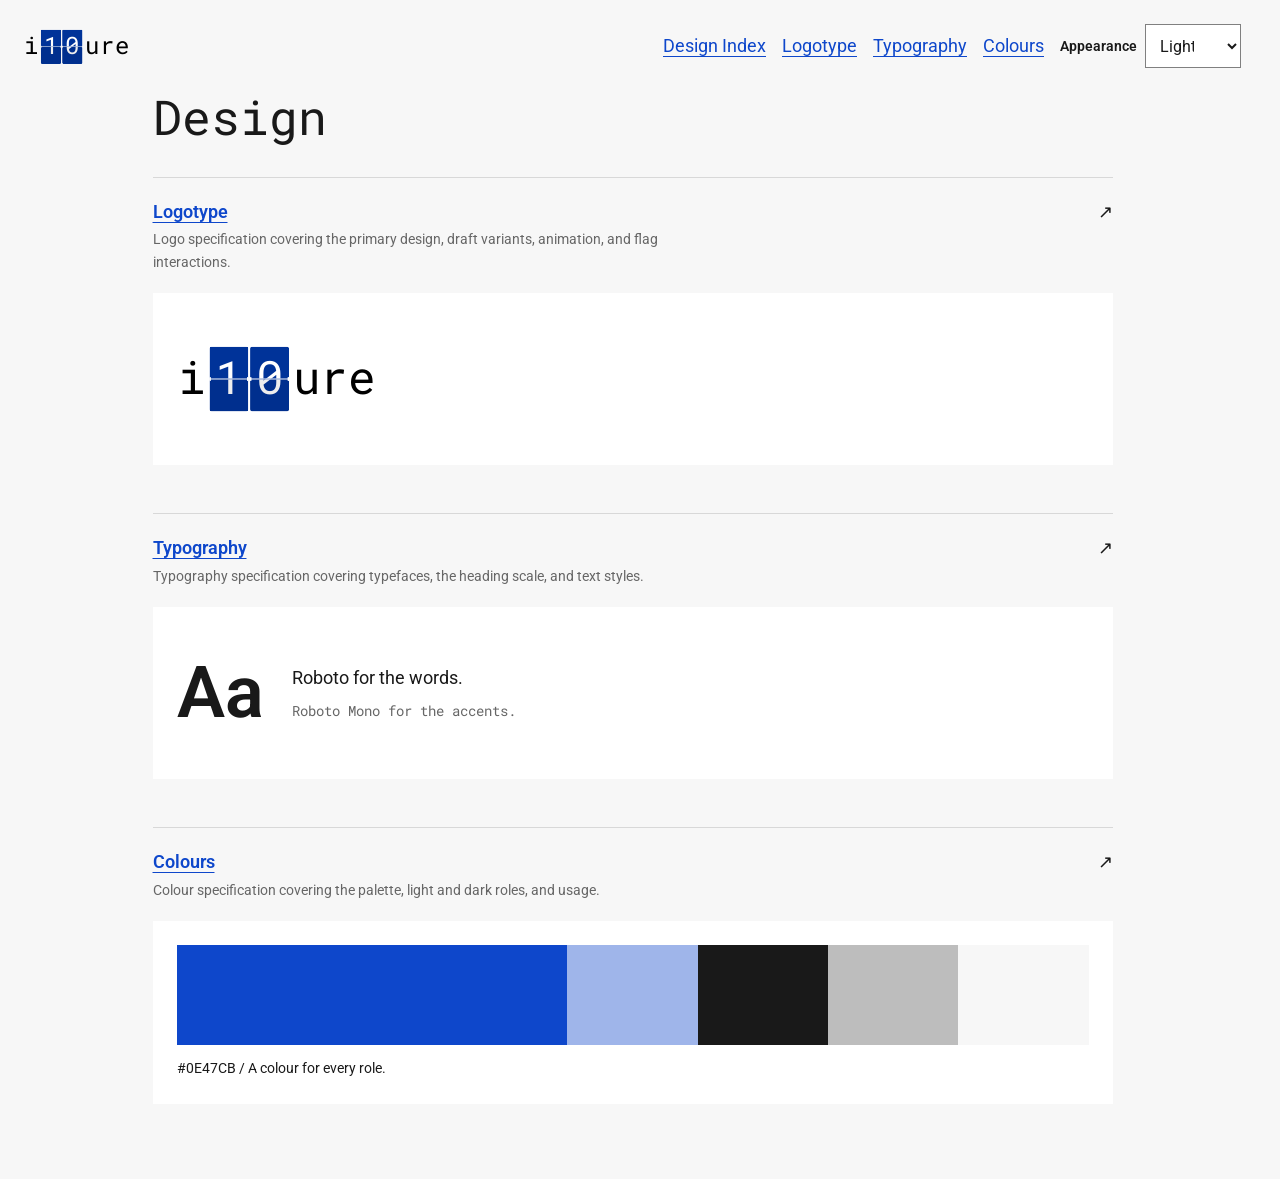
==== index.html @ 948eaaf1 "wip: update layout Signed-off-by: Luke Gareth Ribchester <luke@luke.gr>" ====
<!doctype html>
<html lang="en" data-type-scope="viewport" data-theme="light">
<head>
    <meta charset="utf-8"/>
    <script src="./assets/js/appearance.js"></script>
    <meta name="viewport" content="width=device-width, initial-scale=1"/>
    <meta name="description"
          content="The i12e.eu design index. Explore the logo, typography, and colour specifications."/>
    <title>i12e.eu / design</title>
    <link rel="preconnect" href="https://fonts.googleapis.com"/>
    <link rel="preconnect" href="https://fonts.gstatic.com" crossorigin/>
    <link href="https://fonts.googleapis.com/css2?family=Roboto:ital,wght@0,400;0,600;0,700;1,400;1,700&amp;family=Roboto+Mono:wght@400&amp;display=swap"
          rel="stylesheet"/>
    <link rel="stylesheet" href="./assets/css/colours.css"/>
    <link rel="stylesheet" href="./assets/css/typography.css?v=document-title-1"/>
    <script src="./assets/js/typography.js" defer></script>
    <style>
        :root {
            color: var(--color-text-primary);
            background: var(--color-background);
        }

        * {
            box-sizing: border-box;
        }

        main {
            width: calc(100% - 48px);
            padding-bottom: 48px;
            max-width: 960px;
            margin: 0 auto;
        }

        .variant {
            color: var(--color-text-secondary);
        }

        .designs {
            max-width: none;
            list-style: none;
            margin: 0;
            padding: 0;
        }

        .design-link {
            display: block;
            padding: 20px 0;
            border-top: 1px solid var(--color-border);
            color: inherit;
            text-decoration: none;
        }

        .design-link h2, .design-link:visited h2 {
            color: var(--color-link);
            text-decoration: underline;
            text-underline-offset: 0.2em;
        }

        .details {
            display: flex;
            align-items: baseline;
            justify-content: space-between;
            gap: 16px;
            margin-bottom: 20px;
        }

        .design-link h2 {
            margin: 0;
        }

        .variant {
            margin: 6px 0 0;
            font: var(--type-ui-meta);
        }

        .preview {
            height: 172px;
            overflow: hidden;
            background: var(--color-surface);
        }

        .logo-preview iframe {
            display: block;
            width: 100%;
            min-width: 640px;
            height: 100%;
            border: 0;
            pointer-events: none;
        }

        .design-link:hover h2 {
            color: var(--color-link-hover);
            text-decoration-thickness: 2px;
        }

        .design-link:active h2 {
            color: var(--color-link-active);
        }

        .designs > li + li {
            margin-top: 28px;
        }

        .typography-preview {
            display: flex;
            align-items: center;
            gap: 28px;
            height: auto;
            min-height: 172px;
            padding: 24px;
            overflow: visible;
            overflow-wrap: anywhere;
        }

        .typography-glyph {
            flex-shrink: 0;
            font-family: var(--font-prose);
            font-size: clamp(3rem, 8vw, 4.5rem);
            font-weight: var(--weight-heading);
            line-height: 1;
        }

        .typography-copy {
            min-width: 0;
        }

        .typography-copy p {
            margin: 0;
        }

        .typography-copy .typography-mono {
            margin-top: 8px;
            color: var(--color-text-secondary);
            font: var(--type-ui-meta);
            font-family: var(--font-mono);
        }

        .logo-preview {
            background: var(--color-surface);
        }

        .colour-preview {
            height: auto;
            padding: 24px;
        }

        .colour-strip {
            display: grid;
            grid-template-columns: 3fr repeat(4, 1fr);
            min-height: 100px;
        }

        .colour-strip span:first-child {
            background: var(--brand-primary);
        }

        .colour-strip span:nth-child(2) {
            background: var(--palette-blue-300);
        }

        .colour-strip span:nth-child(3) {
            background: var(--palette-neutral-950);
        }

        .colour-strip span:nth-child(4) {
            background: var(--palette-neutral-300);
        }

        .colour-strip span:nth-child(5) {
            background: var(--palette-neutral-50);
        }

        .colour-caption {
            margin: 12px 0 0;
            overflow-wrap: anywhere;
            font: var(--type-ui-meta);
        }

        @media (max-width: 600px) {
            main {
                width: calc(100% - 36px);
                padding-bottom: 28px;
            }

            .typography-preview {
                gap: 18px;
                padding: 20px;
            }
        }

        @media (max-width: 360px) {
            .typography-preview {
                align-items: flex-start;
                flex-direction: column;
            }
        }
    </style>
</head>
<body>
    <header class="page-header">
        <div class="brand">
            <iframe class="site-logo" data-logo-fit
                    src="./assets/images/logo.svg?variant=6&amp;autoplay=1&amp;v=header-logo-1"
                    title="Animated i12e.eu logotype"
                    width="256" height="35" tabindex="-1" aria-hidden="true"></iframe>
            <span class="brand-name">i12e.eu</span>
        </div>
        <div class="page-tools">
            <nav class="page-nav" aria-label="Design references">
                <a href="./index.html" aria-current="page">Design Index</a>
                <a href="./logotype.html">Logotype</a>
                <a href="./typography.html">Typography</a>
                <a href="./colours.html">Colours</a>
            </nav>
            <div class="theme-control" hidden>
                <label for="page-appearance">Appearance</label>
                <select id="page-appearance" autocomplete="off">
                    <option value="light" selected>Light</option>
                    <option value="dark">Dark</option>
                </select>
            </div>
        </div>
    </header>
    <main aria-labelledby="page-title">
        <h1 class="document-title" id="page-title">Design</h1>
    <ul class="designs" aria-label="Design elements">
        <li>
            <a class="design-link" href="./logotype.html" aria-labelledby="logotype-title logotype-variant">
                <div class="details">
                    <div>
                        <h2 class="type-card-title" id="logotype-title">Logotype</h2>
                        <p class="variant" id="logotype-variant">Logo specification covering the primary design, draft
                            variants, animation, and flag interactions.</p>
                    </div>
                    <span aria-hidden="true">↗</span>
                </div>
                <div class="preview logo-preview">
                    <!-- Reuse the chosen variant with its default looping animation. -->
                    <iframe src="./assets/images/logo.svg?variant=6&amp;preview=1&amp;v=appearance-3"
                            title="Primary i12e.eu logotype — variant 05, EU Flag to Leading Flag"
                            tabindex="-1" aria-hidden="true"></iframe>
                </div>
            </a>
        </li>
        <li>
            <a class="design-link" href="./typography.html" aria-labelledby="typography-title typography-variant">
                <div class="details">
                    <div>
                        <h2 class="type-card-title" id="typography-title">Typography</h2>
                        <p class="variant" id="typography-variant">Typography specification covering typefaces, the
                            heading scale, and text styles.</p>
                    </div>
                    <span aria-hidden="true">↗</span>
                </div>
                <div class="preview typography-preview" aria-hidden="true">
                    <span class="typography-glyph">Aa</span>
                    <div class="typography-copy">
                        <p>Roboto for the words.</p>
                        <p class="typography-mono">Roboto Mono for the accents.</p>
                    </div>
                </div>
            </a>
        </li>
        <li>
            <a class="design-link" href="./colours.html" aria-labelledby="colours-title colours-variant">
                <div class="details">
                    <div><h2 class="type-card-title" id="colours-title">Colours</h2>
                        <p class="variant" id="colours-variant">Colour specification covering the palette, light and
                            dark roles, and usage.</p></div>
                    <span aria-hidden="true">↗</span></div>
                <div class="preview colour-preview" aria-hidden="true">
                    <div class="colour-strip"><span></span><span></span><span></span><span></span><span></span></div>
                    <p class="colour-caption">#0E47CB / A colour for every role.</p></div>
            </a>
        </li>
    </ul>
</main>
<script>
  (() => {
    const appearance = document.getElementById("page-appearance");
    window.i12eAppearance.bind(appearance);
    appearance.closest(".theme-control").hidden = false;
  })();
</script>
    <script src="./assets/js/logo-appearance.js?v=header-logo-1"></script>
</body>
</html>
---- assets/css/colours.css ----
/* i12e colour specification. Fixed palette → light/dark semantic roles.
   EU blue: ECL EU v5.2.1. Other scales: i12e. See colours.html. */
:root {
    /* Blue */
    --palette-blue-50: #F3F6FC;
    --palette-blue-100: #E7EDFA;
    --palette-blue-200: #CFDAF5;
    --palette-blue-300: #9FB5EA;
    --palette-blue-400: #6E91E0;
    --palette-blue-500: #3E6CD5;
    --palette-blue-600: #0E47CB;
    --palette-blue-700: #0D40B7;
    --palette-blue-800: #0B39A2;
    --palette-blue-900: #0A328E;
    --palette-blue-950: #030E2E;
    /* Neutral */
    --palette-neutral-0: #FFFFFF;
    --palette-neutral-50: #F7F7F7;
    --palette-neutral-100: #F0F0F0;
    --palette-neutral-200: #D8D8D8;
    --palette-neutral-300: #BDBDBD;
    --palette-neutral-400: #999999;
    --palette-neutral-500: #808080;
    --palette-neutral-600: #666666;
    --palette-neutral-700: #505050;
    --palette-neutral-800: #3D3D3D;
    --palette-neutral-900: #242424;
    --palette-neutral-950: #191919;
    --palette-neutral-1000: #000000;
    /* Green */
    --palette-green-50: #F4F8F5;
    --palette-green-100: #E9F2EC;
    --palette-green-200: #D2E4D8;
    --palette-green-300: #A5CAB1;
    --palette-green-400: #79AF8B;
    --palette-green-500: #4C9564;
    --palette-green-600: #1F7A3D;
    --palette-green-700: #196231;
    --palette-green-800: #134925;
    --palette-green-900: #0C3118;
    --palette-green-950: #06180C;
    /* Orange */
    --palette-orange-50: #FBF6F2;
    --palette-orange-100: #F8EEE6;
    --palette-orange-200: #F0DDCC;
    --palette-orange-300: #E2BA99;
    --palette-orange-400: #D39866;
    --palette-orange-500: #C57533;
    --palette-orange-600: #B65300;
    --palette-orange-700: #924200;
    --palette-orange-800: #6D3200;
    --palette-orange-900: #492100;
    --palette-orange-950: #241100;
    /* Red */
    --palette-red-50: #FCF4F5;
    --palette-red-100: #FAEAEB;
    --palette-red-200: #F4D4D7;
    --palette-red-300: #E9AAAE;
    --palette-red-400: #DF7F86;
    --palette-red-500: #D4555D;
    --palette-red-600: #C92A35;
    --palette-red-700: #A1222A;
    --palette-red-800: #791920;
    --palette-red-900: #501115;
    --palette-red-950: #28080B;
    --brand-primary: var(--palette-blue-600);
    --emblem-blue: #003399;
    --emblem-yellow: #FFCC00;
}

:root, [data-theme="light"] {
    color-scheme: light;
    --color-background: var(--palette-neutral-50);
    --color-surface: var(--palette-neutral-0);
    --color-text-primary: var(--palette-neutral-950);
    --color-text-secondary: var(--palette-neutral-600);
    --color-link: var(--palette-blue-600);
    --color-link-hover: var(--palette-blue-700);
    --color-link-active: var(--palette-blue-800);
    --color-border: var(--palette-neutral-200);
    --color-border-control: var(--palette-neutral-500);
    --color-button-primary: var(--palette-blue-600);
    --color-button-primary-hover: var(--palette-blue-700);
    --color-button-primary-active: var(--palette-blue-800);
    --color-button-text: var(--palette-neutral-0);
    --color-button-border: var(--palette-blue-600);
    --color-focus: var(--palette-blue-600);
    --color-text-success: var(--palette-green-800);
    --color-background-success: var(--palette-green-100);
    --color-border-success: var(--palette-green-600);
    --color-text-warning: var(--palette-orange-800);
    --color-background-warning: var(--palette-orange-100);
    --color-border-warning: var(--palette-orange-600);
    --color-text-error: var(--palette-red-800);
    --color-background-error: var(--palette-red-100);
    --color-border-error: var(--palette-red-600);
    --color-text-info: var(--palette-blue-800);
    --color-background-info: var(--palette-blue-100);
    --color-border-info: var(--palette-blue-600);
}

[data-theme="dark"] {
    color-scheme: dark;
    --color-background: var(--palette-neutral-950);
    --color-surface: var(--palette-neutral-900);
    --color-text-primary: var(--palette-neutral-50);
    --color-text-secondary: var(--palette-neutral-300);
    --color-link: var(--palette-blue-300);
    --color-link-hover: var(--palette-blue-200);
    --color-link-active: var(--palette-blue-400);
    --color-border: var(--palette-neutral-800);
    --color-border-control: var(--palette-neutral-500);
    --color-button-primary: var(--palette-blue-600);
    --color-button-primary-hover: var(--palette-blue-700);
    --color-button-primary-active: var(--palette-blue-800);
    --color-button-text: var(--palette-neutral-0);
    --color-button-border: var(--palette-blue-400);
    --color-focus: var(--palette-blue-300);
    --color-text-success: var(--palette-green-300);
    --color-background-success: var(--palette-green-950);
    --color-border-success: var(--palette-green-500);
    --color-text-warning: var(--palette-orange-300);
    --color-background-warning: var(--palette-orange-950);
    --color-border-warning: var(--palette-orange-500);
    --color-text-error: var(--palette-red-300);
    --color-background-error: var(--palette-red-950);
    --color-border-error: var(--palette-red-500);
    --color-text-info: var(--palette-blue-300);
    --color-background-info: var(--palette-blue-950);
    --color-border-info: var(--palette-blue-500);
}

/* Shared appearance selector. Theme changes are temporary. */
.theme-control {
    display: flex;
    align-items: center;
    flex-wrap: wrap;
    gap: 8px;
}

.theme-control select {
    width: auto;
    max-width: 100%;
    min-height: 44px;
    padding: 8px 30px 8px 10px;
    border: 1px solid var(--color-border-control);
    border-radius: 0;
    color: var(--color-text-primary);
    background: var(--color-surface);
}

/* A surface-coloured separator keeps the outline distinct from filled controls. */
:focus-visible {
    outline: 2px solid var(--color-focus);
    outline-offset: 2px;
    box-shadow: 0 0 0 2px var(--color-surface);
}

[hidden] {
    display: none !important;
}
---- assets/css/typography.css ----
/* i12e typography. Sizes are rem equivalents at the browser's default size.
   Numeric endpoints live here; typography.js supplies only width progress.
   logo.svg is independent brand artwork and does not load this stylesheet. */
:root {
    --font-prose: "Roboto", Arial, sans-serif;
    --font-mono: "Roboto Mono", ui-monospace, monospace;
    --type-width-min: 390;
    --type-width-max: 1200;
    --type-h1-min: 2;
    --type-h1-max: 3;
    --type-h2-min: 1.75;
    --type-h2-max: 2.25;
    --type-h3-min: 1.5;
    --type-h3-max: 1.75;
    --type-h4-min: 1.25;
    --type-h4-max: 1.5;
    --type-h5-min: 1.125;
    --type-h5-max: 1.25;
    --type-h6-min: 1;
    --type-h6-max: 1.125;
    --type-body-min: 1;
    --type-body-max: 1.125;
    --type-small-size: 0.875;
    --weight-regular: 400;
    --weight-heading: 600;
    --weight-strong: 700;
    --type-ui-title: var(--weight-heading) 1.125rem/1.2 var(--font-prose);
    --type-ui-panel: var(--weight-heading) 1rem/1.2 var(--font-prose);
    --type-ui-control: var(--weight-regular) 1rem/1.6 var(--font-prose);
    --type-ui-label: var(--weight-heading) 0.875rem/1.6 var(--font-prose);
    --type-ui-meta: var(--weight-regular) 0.875rem/1.6 var(--font-prose);
    --type-brand: var(--weight-regular) 1rem/1.6 var(--font-mono);
    font-family: var(--font-prose);
    /* Fluid text belongs on body, never on html: rem keeps its browser basis. */
    font-size: 100%;
}

/* Resolve derived tokens on EVERY independent scope. Inheriting a parent's
   already-computed custom property would freeze a nested specimen's scale. */
:root, [data-type-scope] {
    --type-progress: 0;
    --type-scale: 1;
    --body-leading: 1.6;
    --heading-leading: 1.2;
    --paragraph-space: 1em;
    --measure: 65ch;
    --type-h1: calc((var(--type-h1-min) + (var(--type-h1-max) - var(--type-h1-min)) * var(--type-progress)) * var(--type-scale) * 1rem);
    --type-h2: calc((var(--type-h2-min) + (var(--type-h2-max) - var(--type-h2-min)) * var(--type-progress)) * var(--type-scale) * 1rem);
    --type-h3: calc((var(--type-h3-min) + (var(--type-h3-max) - var(--type-h3-min)) * var(--type-progress)) * var(--type-scale) * 1rem);
    --type-h4: calc((var(--type-h4-min) + (var(--type-h4-max) - var(--type-h4-min)) * var(--type-progress)) * var(--type-scale) * 1rem);
    --type-h5: calc((var(--type-h5-min) + (var(--type-h5-max) - var(--type-h5-min)) * var(--type-progress)) * var(--type-scale) * 1rem);
    --type-h6: calc((var(--type-h6-min) + (var(--type-h6-max) - var(--type-h6-min)) * var(--type-progress)) * var(--type-scale) * 1rem);
    --type-body: calc((var(--type-body-min) + (var(--type-body-max) - var(--type-body-min)) * var(--type-progress)) * var(--type-scale) * 1rem);
    --type-small: calc(var(--type-small-size) * var(--type-scale) * 1rem);
}

:where(body, [data-type-scope="container"]) {
    font-family: var(--font-prose);
    font-size: var(--type-body);
    font-weight: var(--weight-regular);
    line-height: var(--body-leading);
    overflow-wrap: anywhere;
}

:where(h1, h2, h3, h4, h5, h6) {
    max-width: var(--measure);
    margin: 0 0 0.65em;
    font-family: var(--font-prose);
    font-weight: var(--weight-heading);
    line-height: var(--heading-leading);
}

:where(h1) {
    font-size: var(--type-h1);
}

:where(h2) {
    font-size: var(--type-h2);
}

:where(h3) {
    font-size: var(--type-h3);
}

:where(h4) {
    font-size: var(--type-h4);
}

:where(h5) {
    font-size: var(--type-h5);
}

:where(h6) {
    font-size: var(--type-h6);
}

:where(p) {
    max-width: var(--measure);
    margin: 0 0 var(--paragraph-space);
}

:where(strong, b) {
    font-weight: var(--weight-strong);
}

:where(em, i, cite) {
    font-style: italic;
}

:where(small, figcaption, caption) {
    font-size: var(--type-small);
}

:where(ul, ol) {
    max-width: var(--measure);
    margin: 0 0 1em;
    padding-inline-start: 1.5em;
}

:where(li) {
    margin-bottom: 0.4em;
}

:where(li > ul, li > ol) {
    margin: 0.4em 0 0;
}

:where(figure) {
    max-width: var(--measure);
    margin: 1.5em 0;
}

:where(blockquote) {
    margin: 0 0 0.75em;
    padding-inline-start: 1em;
}

:where(dl) {
    max-width: var(--measure);
    margin: 0;
}

:where(dt, th) {
    font-weight: var(--weight-heading);
}

:where(dd) {
    margin: 0.25em 0 1em;
}

:where(code, pre, kbd) {
    font-family: var(--font-mono);
    font-size: max(var(--type-small), 0.9em);
    font-weight: var(--weight-regular);
}

:where(pre) {
    margin: 0 0 1em;
    padding: 1em;
    white-space: pre-wrap;
    overflow-wrap: anywhere;
    tab-size: 2;
}

:where(pre code) {
    font-size: 1em;
}

:where(sup, sub) {
    font-size: 0.75em;
    line-height: 0;
}

:where(hr) {
    height: 0;
    margin: 2em 0;
}

:where(a) {
    text-underline-offset: 0.2em;
}

/* Compact interface roles preserve heading semantics without document sizes. */
.type-card-title {
    font: var(--type-ui-title);
}

.type-panel-title {
    font: var(--type-ui-panel);
}

.type-control-title {
    font: var(--type-ui-panel);
    font-family: var(--font-mono);
    font-weight: var(--weight-regular);
}

.type-label, :where(label, legend) {
    font: var(--type-ui-label);
}

.type-meta {
    font: var(--type-ui-meta);
}

.brand {
    font: var(--type-brand);
}

/* Page titles live in the document flow, independently of artwork and specimens. */
.document-title {
    margin: 0 0 0.65em;
    color: var(--color-text-primary);
    font-family: var(--font-mono);
    font-size: var(--type-h1);
    font-weight: var(--weight-regular);
    line-height: var(--heading-leading);
}

:where(button, input, select, textarea, output) {
    font: var(--type-ui-control);
}

.theme-control {
    font: var(--type-ui-meta);
}

.theme-control select {
    font: var(--type-ui-control);
    cursor: pointer;
}

.mono, .type-technical {
    font-family: var(--font-mono);
    font-weight: var(--weight-regular);
}

.specimen-label {
    font-family: var(--font-mono);
    font-size: var(--type-small);
    font-weight: var(--weight-regular);
}

/* One header frame, independent of each page's content width. */
html {
    scrollbar-gutter: stable;
}

body {
    margin: 0;
    padding: 0;
}

.page-header {
    display: grid;
    grid-template-columns: minmax(0, 1fr) auto;
    align-items: center;
    width: calc(100% - 48px);
    max-width: 1320px;
    gap: 1.25rem;
    margin: 24px auto 1.25rem;
    font-family: var(--font-prose);
    font-size: var(--type-body);
    font-weight: var(--weight-regular);
    line-height: var(--body-leading);
}

.page-header .brand {
    position: relative;
    display: block;
    width: 16rem;
    max-width: 100%;
    min-width: 0;
    margin: 0;
    color: var(--color-text-primary);
    font: var(--type-brand);
}

/* Reserve the full animation canvas so surrounding content stays still. */
.page-header .site-logo {
    display: block;
    width: 100%;
    max-width: 100%;
    min-width: 0;
    height: auto;
    aspect-ratio: var(--logo-aspect-ratio, 22 / 3);
    border: 0;
    background: transparent;
    pointer-events: none;
}

.page-header .brand-name {
    position: absolute;
    width: 1px;
    height: 1px;
    padding: 0;
    margin: -1px;
    overflow: hidden;
    clip-path: inset(50%);
    white-space: nowrap;
    border: 0;
}

/* Preserve the Plan Index link over the logo without nesting an iframe in it. */
.page-header .brand-link {
    position: absolute;
    inset: 0;
}

.page-header .brand-link:focus-visible {
    outline: 2px solid var(--color-link);
    outline-offset: 4px;
}

.page-tools {
    display: grid;
    grid-template-columns: minmax(0, 1fr) auto;
    align-items: center;
    gap: 1rem;
    min-width: 0;
}

.page-nav {
    display: flex;
    align-items: center;
    flex-wrap: wrap;
    gap: 1rem;
    min-width: 0;
}

.page-nav a, .page-nav a:visited {
    color: var(--color-link);
    text-decoration: underline;
    text-underline-offset: 0.2em;
    transition: none;
}

.page-nav a:hover {
    color: var(--color-link-hover);
    text-decoration-thickness: 2px;
}

.page-nav a:active {
    color: var(--color-link-active);
}

.page-header .theme-control label {
    display: block;
    margin: 0;
    white-space: nowrap;
}

.page-header .theme-control select {
    display: block;
    width: 6rem;
    min-width: 6rem;
}

@media (max-width: 60em) {
    .page-header {
        grid-template-columns: minmax(0, 1fr);
        width: calc(100% - 36px);
        margin-top: 18px;
        gap: 1rem;
    }
}

@media (max-width: 40em) {
    .page-tools {
        grid-template-columns: minmax(0, 1fr);
    }

    .page-nav {
        display: grid;
        grid-template-columns: repeat(2, minmax(0, 1fr));
        gap: 0.5rem 1rem;
    }
}
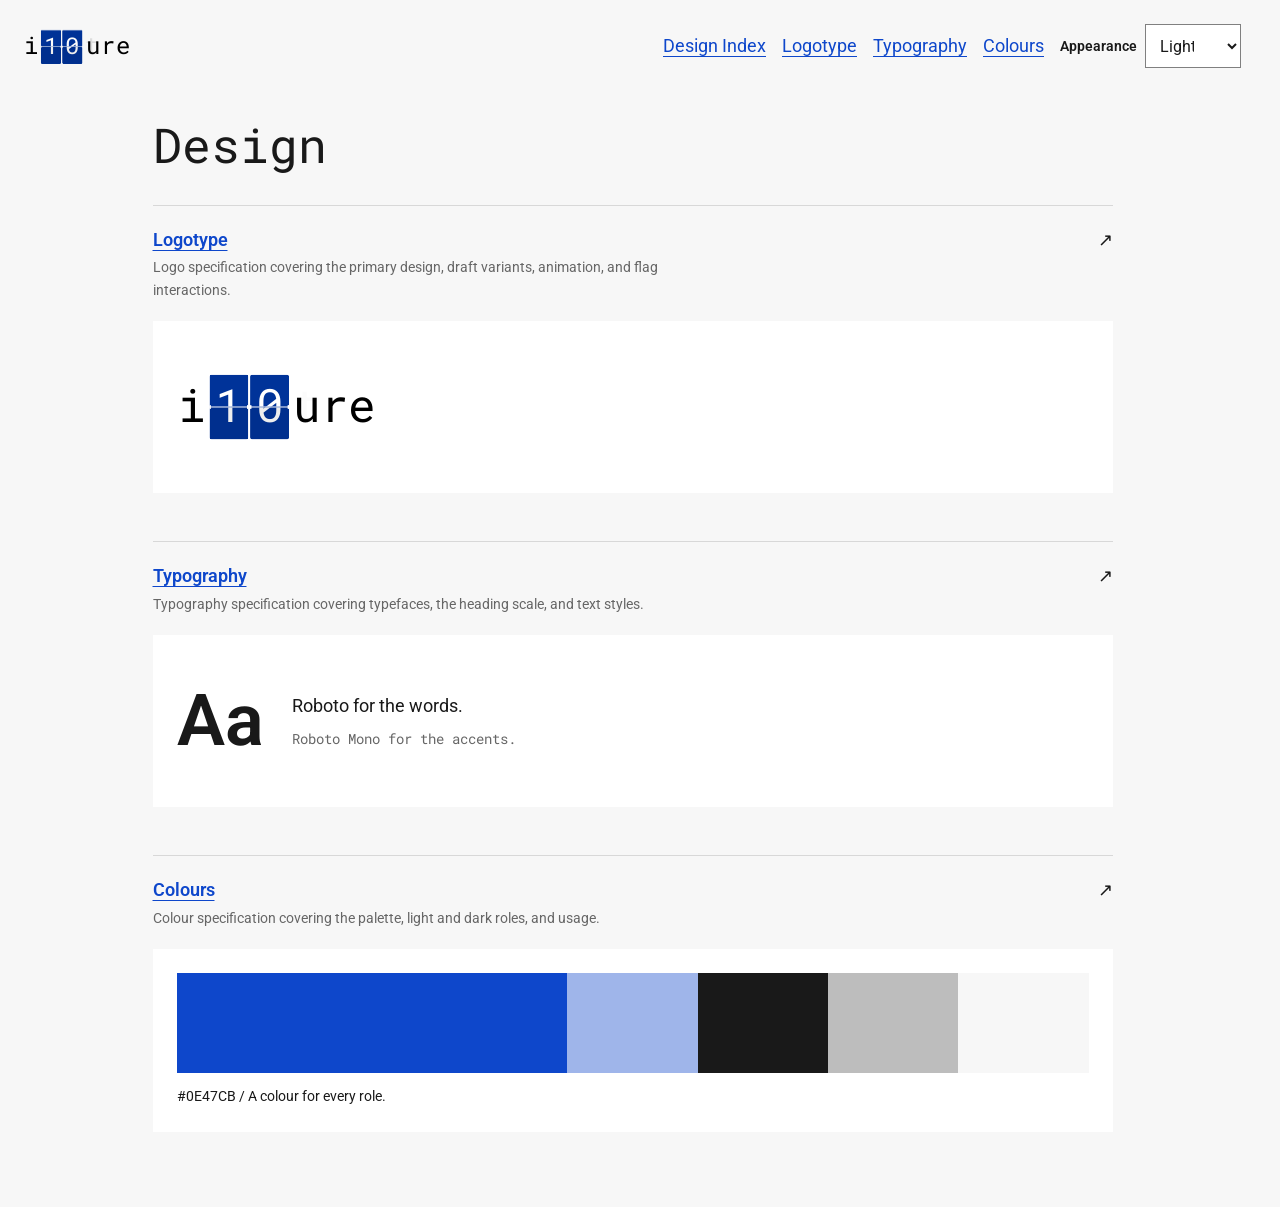
==== commit fc9e7c1a: "wip: update layout Signed-off-by: Luke Gareth Ribchester <luke@luke.gr>" ====
--- a/index.html
+++ b/index.html
@@ -12,7 +12,7 @@
     <link href="https://fonts.googleapis.com/css2?family=Roboto:ital,wght@0,400;0,600;0,700;1,400;1,700&amp;family=Roboto+Mono:wght@400&amp;display=swap"
           rel="stylesheet"/>
     <link rel="stylesheet" href="./assets/css/colours.css"/>
-    <link rel="stylesheet" href="./assets/css/typography.css?v=document-title-1"/>
+    <link rel="stylesheet" href="./assets/css/typography.css?v=header-spacing-1"/>
     <script src="./assets/js/typography.js" defer></script>
     <style>
         :root {
--- a/assets/css/typography.css
+++ b/assets/css/typography.css
@@ -30,6 +30,8 @@
     --type-ui-label: var(--weight-heading) 0.875rem/1.6 var(--font-prose);
     --type-ui-meta: var(--weight-regular) 0.875rem/1.6 var(--font-prose);
     --type-brand: var(--weight-regular) 1rem/1.6 var(--font-mono);
+    /* Major page regions use one viewport H1 unit, independent of specimens. */
+    --header-content-gap: var(--type-h1);
     font-family: var(--font-prose);
     /* Fluid text belongs on body, never on html: rem keeps its browser basis. */
     font-size: 100%;
@@ -258,7 +260,7 @@
     width: calc(100% - 48px);
     max-width: 1320px;
     gap: 1.25rem;
-    margin: 24px auto 1.25rem;
+    margin: 24px auto var(--header-content-gap);
     font-family: var(--font-prose);
     font-size: var(--type-body);
     font-weight: var(--weight-regular);
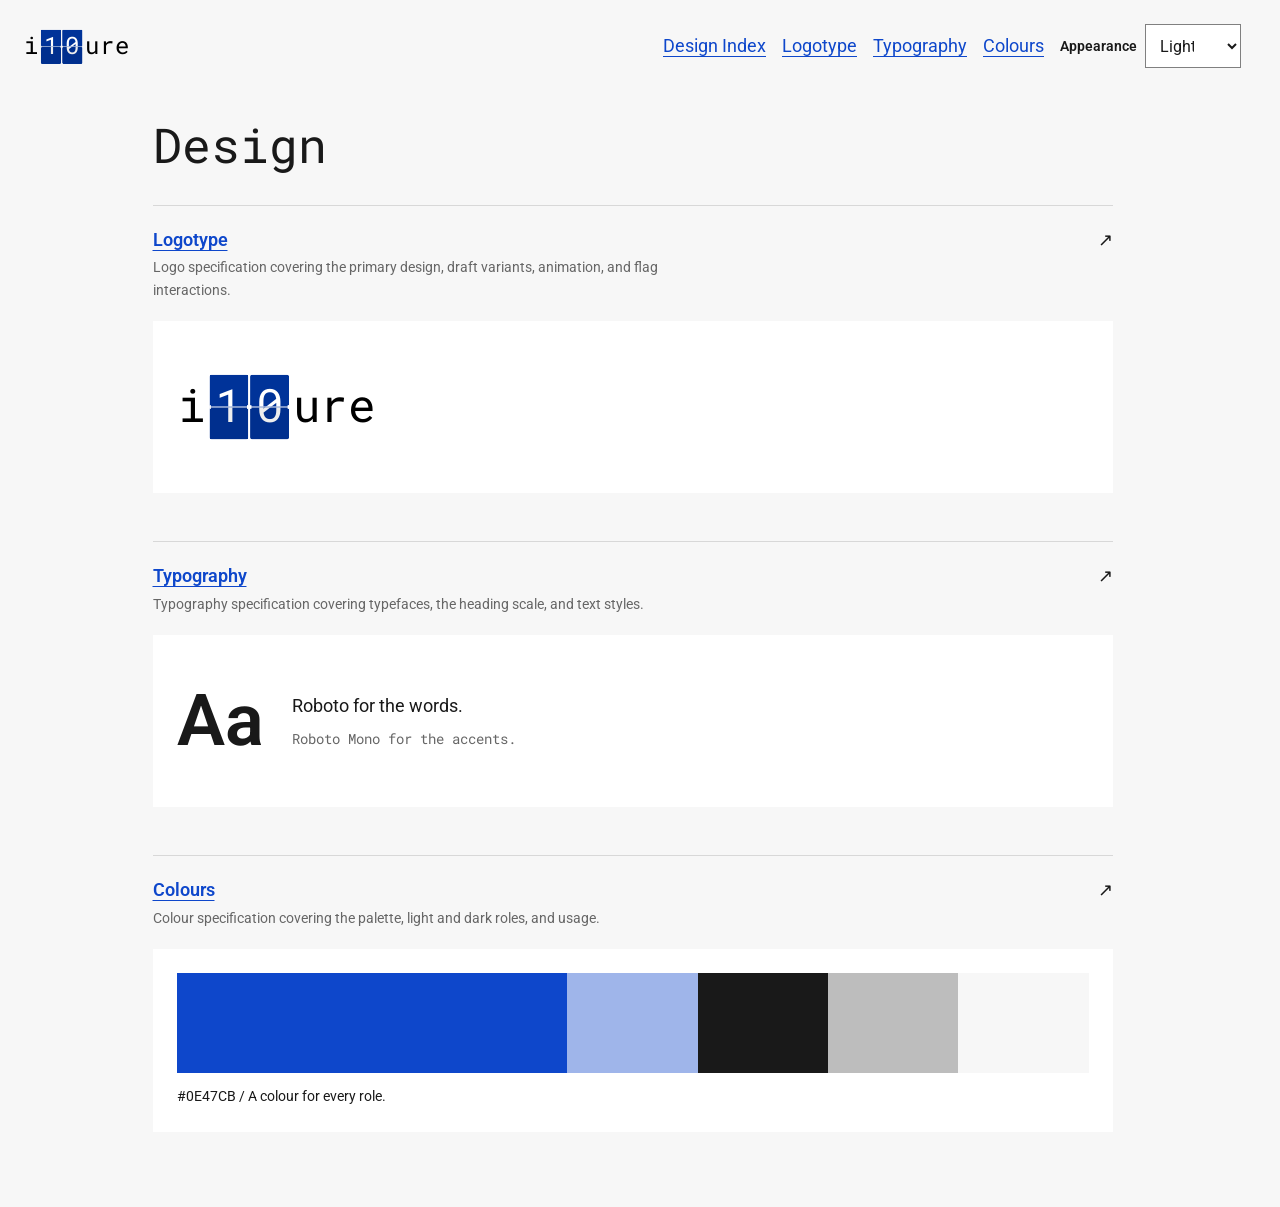
==== commit d8d0893e: "wip: update layout Signed-off-by: Luke Gareth Ribchester <luke@luke.gr>" ====
--- a/index.html
+++ b/index.html
@@ -2,6 +2,7 @@
 <html lang="en" data-type-scope="viewport" data-theme="light">
 <head>
     <meta charset="utf-8"/>
+    <meta name="color-scheme" content="light dark"/>
     <script src="./assets/js/appearance.js"></script>
     <meta name="viewport" content="width=device-width, initial-scale=1"/>
     <meta name="description"
@@ -12,7 +13,7 @@
     <link href="https://fonts.googleapis.com/css2?family=Roboto:ital,wght@0,400;0,600;0,700;1,400;1,700&amp;family=Roboto+Mono:wght@400&amp;display=swap"
           rel="stylesheet"/>
     <link rel="stylesheet" href="./assets/css/colours.css"/>
-    <link rel="stylesheet" href="./assets/css/typography.css?v=header-spacing-1"/>
+    <link rel="stylesheet" href="./assets/css/typography.css?v=logo-canvas-1"/>
     <script src="./assets/js/typography.js" defer></script>
     <style>
         :root {
@@ -200,7 +201,7 @@
     <header class="page-header">
         <div class="brand">
             <iframe class="site-logo" data-logo-fit
-                    src="./assets/images/logo.svg?variant=6&amp;autoplay=1&amp;v=header-logo-1"
+                    src="./assets/images/logo.svg?variant=6&amp;autoplay=1&amp;v=logo-canvas-1"
                     title="Animated i12e.eu logotype"
                     width="256" height="35" tabindex="-1" aria-hidden="true"></iframe>
             <span class="brand-name">i12e.eu</span>
@@ -236,7 +237,7 @@
                 </div>
                 <div class="preview logo-preview">
                     <!-- Reuse the chosen variant with its default looping animation. -->
-                    <iframe src="./assets/images/logo.svg?variant=6&amp;preview=1&amp;v=appearance-3"
+                    <iframe src="./assets/images/logo.svg?variant=6&amp;preview=1&amp;v=logo-canvas-1"
                             title="Primary i12e.eu logotype — variant 05, EU Flag to Leading Flag"
                             tabindex="-1" aria-hidden="true"></iframe>
                 </div>
--- a/assets/css/typography.css
+++ b/assets/css/typography.css
@@ -278,6 +278,14 @@
     font: var(--type-brand);
 }
 
+/* Keep embedded logo canvases transparent in the page's selected appearance. */
+.page-header .site-logo,
+.logo-preview iframe,
+.variant-group iframe {
+    background: transparent;
+    color-scheme: inherit;
+}
+
 /* Reserve the full animation canvas so surrounding content stays still. */
 .page-header .site-logo {
     display: block;
@@ -287,7 +295,6 @@
     height: auto;
     aspect-ratio: var(--logo-aspect-ratio, 22 / 3);
     border: 0;
-    background: transparent;
     pointer-events: none;
 }
 
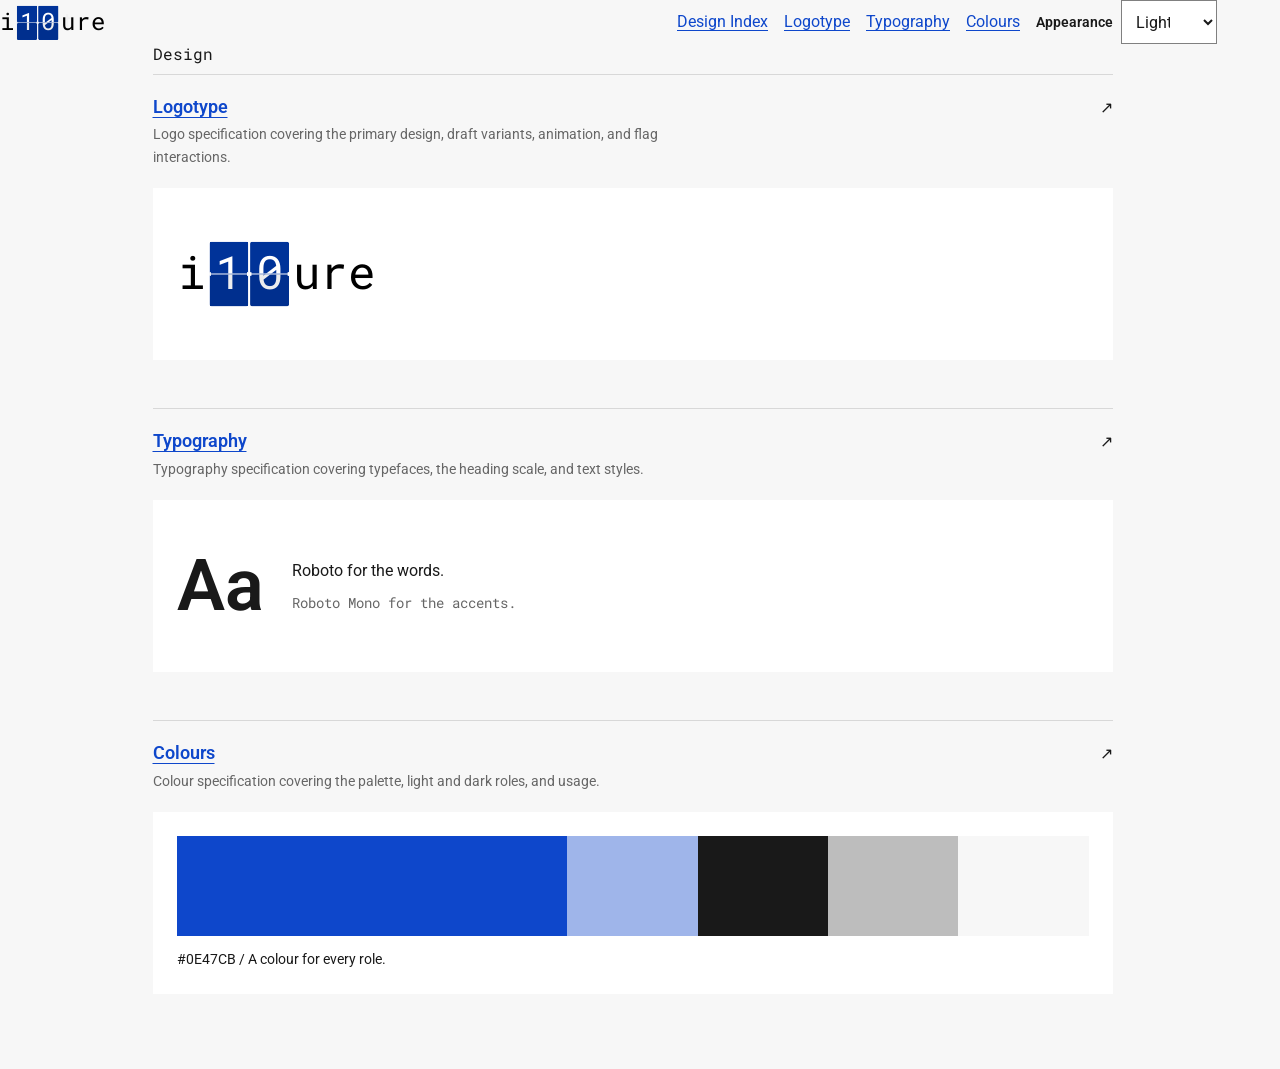
==== commit 2915d2a6: "wip: update layout Signed-off-by: Luke Gareth Ribchester <luke@luke.gr>" ====
--- a/index.html
+++ b/index.html
@@ -4,6 +4,7 @@
     <meta charset="utf-8"/>
     <meta name="color-scheme" content="light dark"/>
     <script src="./assets/js/appearance.js"></script>
+    <script src="./assets/js/logo-appearance.js?v=logo-canvas-2"></script>
     <meta name="viewport" content="width=device-width, initial-scale=1"/>
     <meta name="description"
           content="The i12e.eu design index. Explore the logo, typography, and colour specifications."/>
@@ -13,8 +14,7 @@
     <link href="https://fonts.googleapis.com/css2?family=Roboto:ital,wght@0,400;0,600;0,700;1,400;1,700&amp;family=Roboto+Mono:wght@400&amp;display=swap"
           rel="stylesheet"/>
     <link rel="stylesheet" href="./assets/css/colours.css"/>
-    <link rel="stylesheet" href="./assets/css/typography.css?v=logo-canvas-1"/>
-    <script src="./assets/js/typography.js" defer></script>
+    <link rel="stylesheet" href="./assets/css/typography.css?v=css-type-1-logo-canvas-2"/>
     <style>
         :root {
             color: var(--color-text-primary);
@@ -201,7 +201,7 @@
     <header class="page-header">
         <div class="brand">
             <iframe class="site-logo" data-logo-fit
-                    src="./assets/images/logo.svg?variant=6&amp;autoplay=1&amp;v=logo-canvas-1"
+                    src="./assets/images/logo.svg?variant=6&amp;autoplay=1&amp;v=logo-canvas-2"
                     title="Animated i12e.eu logotype"
                     width="256" height="35" tabindex="-1" aria-hidden="true"></iframe>
             <span class="brand-name">i12e.eu</span>
@@ -237,7 +237,7 @@
                 </div>
                 <div class="preview logo-preview">
                     <!-- Reuse the chosen variant with its default looping animation. -->
-                    <iframe src="./assets/images/logo.svg?variant=6&amp;preview=1&amp;v=logo-canvas-1"
+                    <iframe src="./assets/images/logo.svg?variant=6&amp;preview=1&amp;v=logo-canvas-2"
                             title="Primary i12e.eu logotype — variant 05, EU Flag to Leading Flag"
                             tabindex="-1" aria-hidden="true"></iframe>
                 </div>
@@ -283,6 +283,5 @@
     appearance.closest(".theme-control").hidden = false;
   })();
 </script>
-    <script src="./assets/js/logo-appearance.js?v=header-logo-1"></script>
 </body>
 </html>
--- a/assets/css/typography.css
+++ b/assets/css/typography.css
@@ -1,5 +1,5 @@
 /* i12e typography. Sizes are rem equivalents at the browser's default size.
-   Numeric endpoints live here; typography.js supplies only width progress.
+   CSS resolves page sizes before first paint; JS measures specimen containers only.
    logo.svg is independent brand artwork and does not load this stylesheet. */
 :root {
     --font-prose: "Roboto", Arial, sans-serif;
@@ -56,6 +56,37 @@
     --type-small: calc(var(--type-small-size) * var(--type-scale) * 1rem);
 }
 
+/* Stable, rem-relative page sizes for older engines without CSS trigonometry. */
+@media (min-width: 768px) {
+    :root {
+        --type-progress: calc((768 - var(--type-width-min)) / (var(--type-width-max) - var(--type-width-min)));
+    }
+}
+
+@media (min-width: 960px) {
+    :root {
+        --type-progress: calc((960 - var(--type-width-min)) / (var(--type-width-max) - var(--type-width-min)));
+    }
+}
+
+@media (min-width: 1200px) {
+    :root {
+        --type-progress: 1;
+    }
+}
+
+/* tan(atan2(y, x)) yields y/x without newer CSS length-division syntax.
+   Keeping progress unitless preserves both the pixel width bounds and rem scaling.
+   This runs in CSS on initial load and resize; page sizing never waits for JS. */
+@supports (font-size: calc(1rem * tan(atan2(1px, 1px)))) {
+    :root {
+        --type-progress: clamp(0, tan(atan2(
+                calc(100vw - var(--type-width-min) * 1px),
+                calc((var(--type-width-max) - var(--type-width-min)) * 1px)
+        )), 1);
+    }
+}
+
 :where(body, [data-type-scope="container"]) {
     font-family: var(--font-prose);
     font-size: var(--type-body);
@@ -286,6 +317,13 @@
     color-scheme: inherit;
 }
 
+/* The helper enables this before any iframe is parsed. Reserve its layout while
+   its document and fonts load, then reveal the SVG after its theme confirmation. */
+[data-logo-loading] iframe[src*="assets/images/logo.svg"]:not([data-logo-ready]),
+[data-logo-loading] iframe[src*="assets/images/logotype.svg"]:not([data-logo-ready]) {
+    visibility: hidden;
+}
+
 /* Reserve the full animation canvas so surrounding content stays still. */
 .page-header .site-logo {
     display: block;
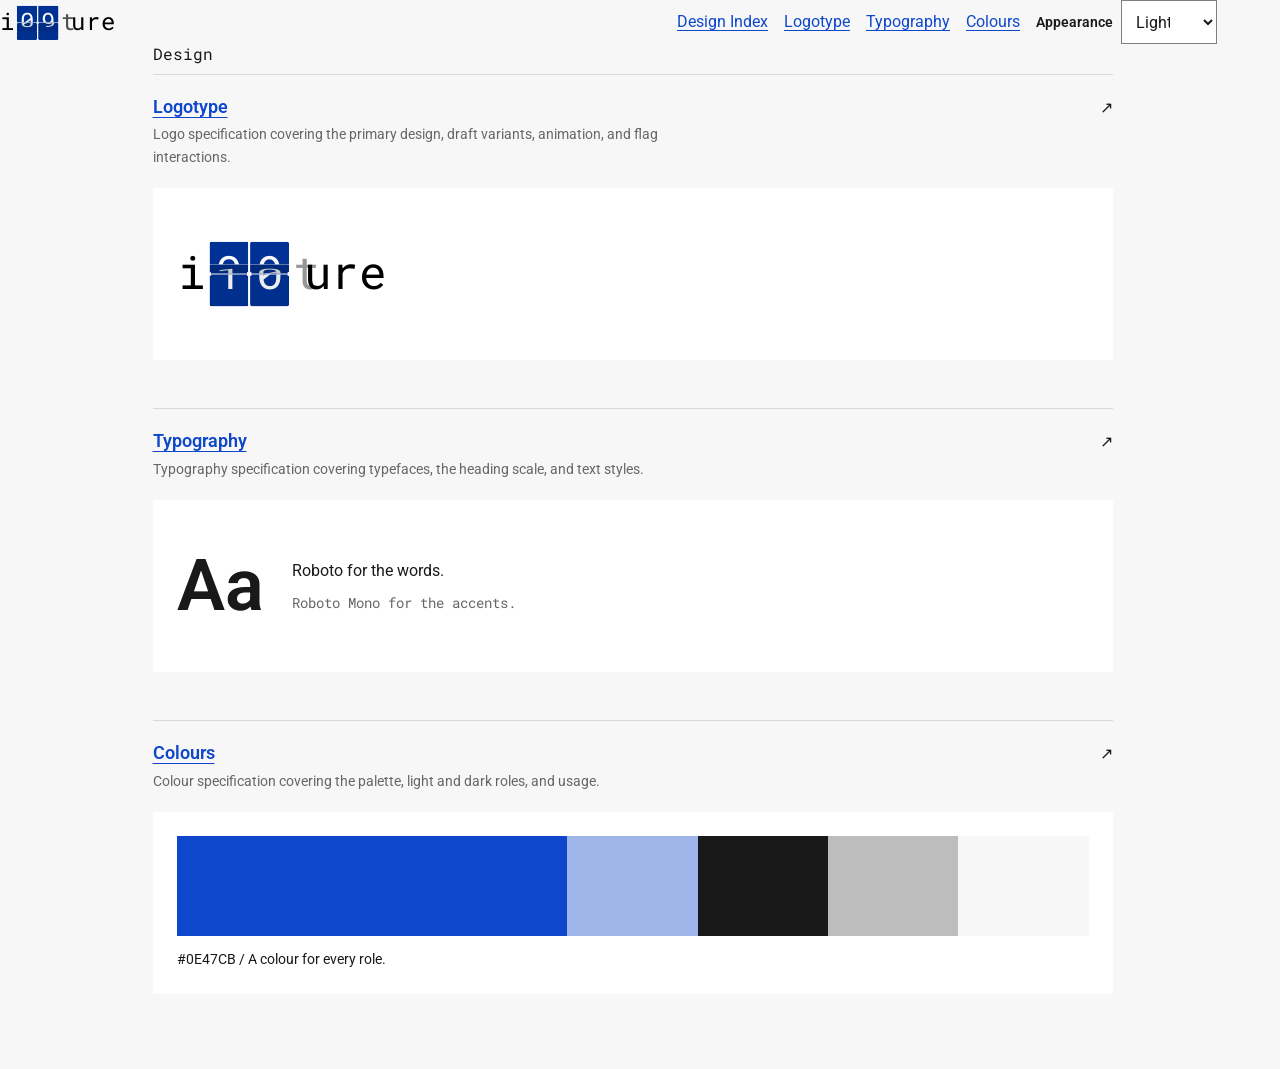
==== commit 0206762e: "wip: update layout Signed-off-by: Luke Gareth Ribchester <luke@luke.gr>" ====
--- a/index.html
+++ b/index.html
@@ -3,7 +3,7 @@
 <head>
     <meta charset="utf-8"/>
     <meta name="color-scheme" content="light dark"/>
-    <script src="./assets/js/appearance.js"></script>
+    <script src="./assets/js/appearance.js?v=plan-appearance-1"></script>
     <script src="./assets/js/logo-appearance.js?v=logo-canvas-2"></script>
     <meta name="viewport" content="width=device-width, initial-scale=1"/>
     <meta name="description"
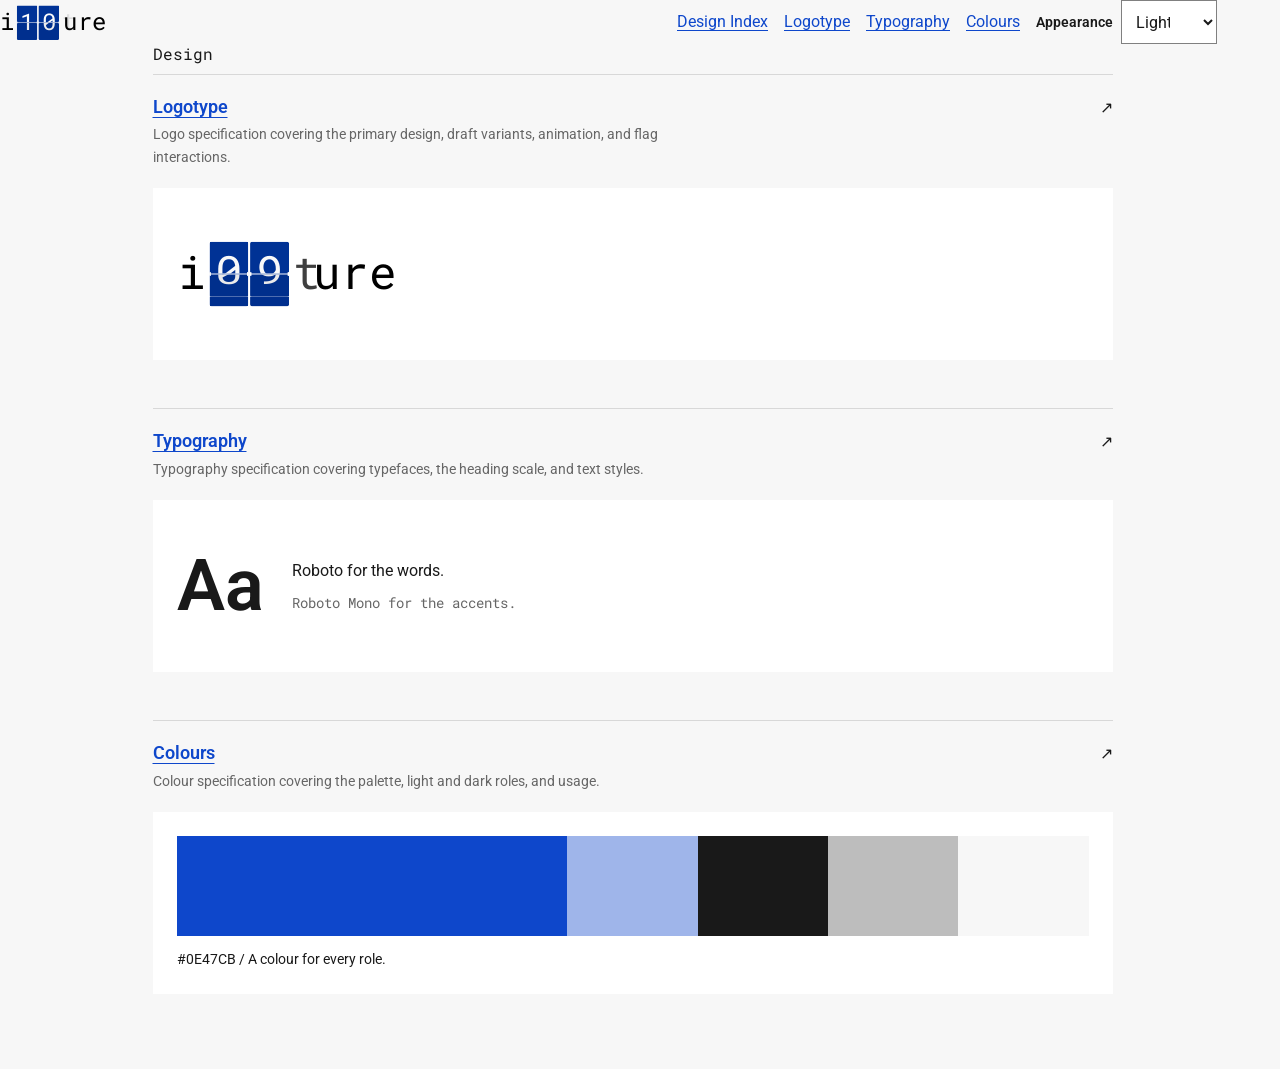
==== commit 7a3b50a5: "wip: update layout Signed-off-by: Luke Gareth Ribchester <luke@luke.gr>" ====
--- a/index.html
+++ b/index.html
@@ -4,7 +4,7 @@
     <meta charset="utf-8"/>
     <meta name="color-scheme" content="light dark"/>
     <script src="./assets/js/appearance.js?v=plan-appearance-1"></script>
-    <script src="./assets/js/logo-appearance.js?v=logo-canvas-2"></script>
+    <script src="./assets/js/logo-appearance.js?v=logo-once-1"></script>
     <meta name="viewport" content="width=device-width, initial-scale=1"/>
     <meta name="description"
           content="The i12e.eu design index. Explore the logo, typography, and colour specifications."/>
@@ -200,8 +200,8 @@
 <body>
     <header class="page-header">
         <div class="brand">
-            <iframe class="site-logo" data-logo-fit
-                    src="./assets/images/logo.svg?variant=6&amp;autoplay=1&amp;v=logo-canvas-2"
+            <iframe data-logo-play-once class="site-logo" data-logo-fit
+                    src="./assets/images/logo.svg?variant=6&amp;autoplay=0&amp;v=logo-canvas-2"
                     title="Animated i12e.eu logotype"
                     width="256" height="35" tabindex="-1" aria-hidden="true"></iframe>
             <span class="brand-name">i12e.eu</span>
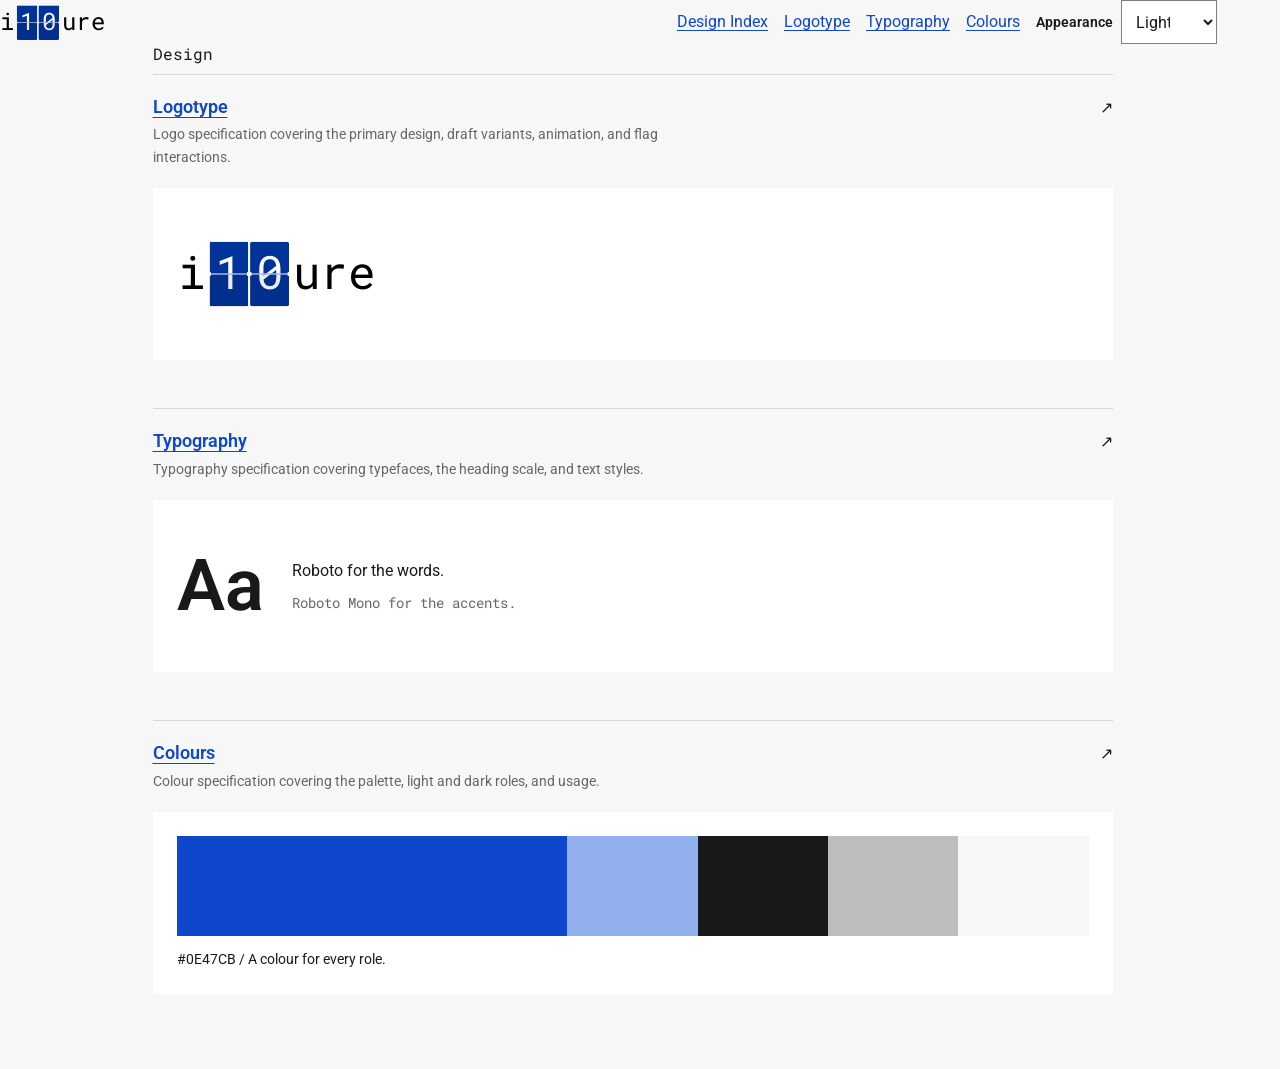
==== commit bd31b884: "wip: update colours Signed-off-by: Luke Gareth Ribchester <luke@luke.gr>" ====
--- a/index.html
+++ b/index.html
@@ -13,7 +13,7 @@
     <link rel="preconnect" href="https://fonts.gstatic.com" crossorigin/>
     <link href="https://fonts.googleapis.com/css2?family=Roboto:ital,wght@0,400;0,600;0,700;1,400;1,700&amp;family=Roboto+Mono:wght@400&amp;display=swap"
           rel="stylesheet"/>
-    <link rel="stylesheet" href="./assets/css/colours.css"/>
+    <link rel="stylesheet" href="./assets/css/colours.css?v=palette-20260911"/>
     <link rel="stylesheet" href="./assets/css/typography.css?v=css-type-1-logo-canvas-2"/>
     <style>
         :root {
--- a/assets/css/colours.css
+++ b/assets/css/colours.css
@@ -1,18 +1,31 @@
-/* i12e colour specification. Fixed palette → light/dark semantic roles.
-   EU blue: ECL EU v5.2.1. Other scales: i12e. See colours.html. */
+/* Shared approved spectra; every component and export uses these values.
+   Unrounded EU seed: OKLCH(0.4600934180655314 0.21133300995276857 263.12808373363487).
+   Hue rotations: blue 0, green +240, yellow +180, red +120, info -30 degrees.
+   Keep each exact base HEX in an independent token; numbered stops are not
+   base aliases. All spectra start from the unrounded EU seed above.
+   Eleven stops use L = .98 - .074 * index (0..10). This 98%..24% range is a
+   palette design choice. Numbers 50..950 identify positions, not percentages.
+   First calculate master C = seedC * (1-L)/(1-seedL) at or above the EU
+   seed's lightness, otherwise C = seedC * L/seedL. Then rotate each shade's
+   hue for its family. Do not construct spectra from gamut-reduced bases.
+   At fixed L and hue, keep the calculated C if linear sRGB channels are in
+   [0, 1]. Otherwise binary-search C in [0, calculated C] for 60 iterations,
+   retaining the in-gamut lower bound. Convert to sRGB and round to the
+   nearest 8-bit value only at the end. The same rule applies to all families. */
 :root {
     /* Blue */
-    --palette-blue-50: #F3F6FC;
-    --palette-blue-100: #E7EDFA;
-    --palette-blue-200: #CFDAF5;
-    --palette-blue-300: #9FB5EA;
-    --palette-blue-400: #6E91E0;
-    --palette-blue-500: #3E6CD5;
-    --palette-blue-600: #0E47CB;
-    --palette-blue-700: #0D40B7;
-    --palette-blue-800: #0B39A2;
-    --palette-blue-900: #0A328E;
-    --palette-blue-950: #030E2E;
+    --palette-blue-base: #0E47CB;
+    --palette-blue-50: #F6F9FE;
+    --palette-blue-100: #D3E1F9;
+    --palette-blue-200: #B2C9F4;
+    --palette-blue-300: #91B0ED;
+    --palette-blue-400: #7198E6;
+    --palette-blue-500: #517FDE;
+    --palette-blue-600: #3165D5;
+    --palette-blue-700: #0F48CB;
+    --palette-blue-800: #0937A1;
+    --palette-blue-900: #052779;
+    --palette-blue-950: #021852;
     /* Neutral */
     --palette-neutral-0: #FFFFFF;
     --palette-neutral-50: #F7F7F7;
@@ -28,42 +41,58 @@
     --palette-neutral-950: #191919;
     --palette-neutral-1000: #000000;
     /* Green */
-    --palette-green-50: #F4F8F5;
-    --palette-green-100: #E9F2EC;
-    --palette-green-200: #D2E4D8;
-    --palette-green-300: #A5CAB1;
-    --palette-green-400: #79AF8B;
-    --palette-green-500: #4C9564;
-    --palette-green-600: #1F7A3D;
-    --palette-green-700: #196231;
-    --palette-green-800: #134925;
-    --palette-green-900: #0C3118;
-    --palette-green-950: #06180C;
-    /* Orange */
-    --palette-orange-50: #FBF6F2;
-    --palette-orange-100: #F8EEE6;
-    --palette-orange-200: #F0DDCC;
-    --palette-orange-300: #E2BA99;
-    --palette-orange-400: #D39866;
-    --palette-orange-500: #C57533;
-    --palette-orange-600: #B65300;
-    --palette-orange-700: #924200;
-    --palette-orange-800: #6D3200;
-    --palette-orange-900: #492100;
-    --palette-orange-950: #241100;
+    --palette-green-base: #006C08;
+    --palette-green-50: #F5FAF5;
+    --palette-green-100: #D2E7D1;
+    --palette-green-200: #AFD4AD;
+    --palette-green-300: #8CC089;
+    --palette-green-400: #69AD65;
+    --palette-green-500: #419940;
+    --palette-green-600: #00850D;
+    --palette-green-700: #006C09;
+    --palette-green-800: #005405;
+    --palette-green-900: #003E03;
+    --palette-green-950: #002801;
+    /* Yellow / amber */
+    --palette-yellow-base: #715200;
+    --palette-yellow-50: #FBF8F3;
+    --palette-yellow-100: #ECDEC5;
+    --palette-yellow-200: #DDC597;
+    --palette-yellow-300: #CEAB68;
+    --palette-yellow-400: #BE922F;
+    --palette-yellow-500: #A77B00;
+    --palette-yellow-600: #8C6600;
+    --palette-yellow-700: #725300;
+    --palette-yellow-800: #594000;
+    --palette-yellow-900: #412E00;
+    --palette-yellow-950: #2A1D00;
     /* Red */
-    --palette-red-50: #FCF4F5;
-    --palette-red-100: #FAEAEB;
-    --palette-red-200: #F4D4D7;
-    --palette-red-300: #E9AAAE;
-    --palette-red-400: #DF7F86;
-    --palette-red-500: #D4555D;
-    --palette-red-600: #C92A35;
-    --palette-red-700: #A1222A;
-    --palette-red-800: #791920;
-    --palette-red-900: #501115;
-    --palette-red-950: #28080B;
-    --brand-primary: var(--palette-blue-600);
+    --palette-red-base: #A7001F;
+    --palette-red-50: #FEF6F6;
+    --palette-red-100: #F8D7D5;
+    --palette-red-200: #F0B8B4;
+    --palette-red-300: #E79994;
+    --palette-red-400: #DB7975;
+    --palette-red-500: #CF5756;
+    --palette-red-600: #C02F37;
+    --palette-red-700: #A80020;
+    --palette-red-800: #840017;
+    --palette-red-900: #62000E;
+    --palette-red-950: #420007;
+    /* Information */
+    --palette-info-base: #006084;
+    --palette-info-50: #F4F9FD;
+    --palette-info-100: #C9E5F5;
+    --palette-info-200: #9ED0EC;
+    --palette-info-300: #6FBBE3;
+    --palette-info-400: #35A6D9;
+    --palette-info-500: #008EC2;
+    --palette-info-600: #0077A3;
+    --palette-info-700: #006185;
+    --palette-info-800: #004B68;
+    --palette-info-900: #00364D;
+    --palette-info-950: #002333;
+    --brand-primary: var(--palette-blue-base);
     --emblem-blue: #003399;
     --emblem-yellow: #FFCC00;
 }
@@ -74,29 +103,29 @@
     --color-surface: var(--palette-neutral-0);
     --color-text-primary: var(--palette-neutral-950);
     --color-text-secondary: var(--palette-neutral-600);
-    --color-link: var(--palette-blue-600);
-    --color-link-hover: var(--palette-blue-700);
-    --color-link-active: var(--palette-blue-800);
+    --color-link: var(--palette-blue-base);
+    --color-link-hover: var(--palette-blue-800);
+    --color-link-active: var(--palette-blue-900);
     --color-border: var(--palette-neutral-200);
     --color-border-control: var(--palette-neutral-500);
-    --color-button-primary: var(--palette-blue-600);
-    --color-button-primary-hover: var(--palette-blue-700);
-    --color-button-primary-active: var(--palette-blue-800);
+    --color-button-primary: var(--palette-blue-base);
+    --color-button-primary-hover: var(--palette-blue-800);
+    --color-button-primary-active: var(--palette-blue-900);
     --color-button-text: var(--palette-neutral-0);
-    --color-button-border: var(--palette-blue-600);
-    --color-focus: var(--palette-blue-600);
+    --color-button-border: var(--palette-blue-base);
+    --color-focus: var(--palette-blue-base);
     --color-text-success: var(--palette-green-800);
     --color-background-success: var(--palette-green-100);
     --color-border-success: var(--palette-green-600);
-    --color-text-warning: var(--palette-orange-800);
-    --color-background-warning: var(--palette-orange-100);
-    --color-border-warning: var(--palette-orange-600);
+    --color-text-warning: var(--palette-yellow-800);
+    --color-background-warning: var(--palette-yellow-100);
+    --color-border-warning: var(--palette-yellow-600);
     --color-text-error: var(--palette-red-800);
     --color-background-error: var(--palette-red-100);
     --color-border-error: var(--palette-red-600);
-    --color-text-info: var(--palette-blue-800);
-    --color-background-info: var(--palette-blue-100);
-    --color-border-info: var(--palette-blue-600);
+    --color-text-info: var(--palette-info-800);
+    --color-background-info: var(--palette-info-100);
+    --color-border-info: var(--palette-info-600);
 }
 
 [data-theme="dark"] {
@@ -110,24 +139,24 @@
     --color-link-active: var(--palette-blue-400);
     --color-border: var(--palette-neutral-800);
     --color-border-control: var(--palette-neutral-500);
-    --color-button-primary: var(--palette-blue-600);
-    --color-button-primary-hover: var(--palette-blue-700);
-    --color-button-primary-active: var(--palette-blue-800);
+    --color-button-primary: var(--palette-blue-base);
+    --color-button-primary-hover: var(--palette-blue-800);
+    --color-button-primary-active: var(--palette-blue-900);
     --color-button-text: var(--palette-neutral-0);
     --color-button-border: var(--palette-blue-400);
     --color-focus: var(--palette-blue-300);
     --color-text-success: var(--palette-green-300);
     --color-background-success: var(--palette-green-950);
     --color-border-success: var(--palette-green-500);
-    --color-text-warning: var(--palette-orange-300);
-    --color-background-warning: var(--palette-orange-950);
-    --color-border-warning: var(--palette-orange-500);
+    --color-text-warning: var(--palette-yellow-300);
+    --color-background-warning: var(--palette-yellow-950);
+    --color-border-warning: var(--palette-yellow-500);
     --color-text-error: var(--palette-red-300);
     --color-background-error: var(--palette-red-950);
     --color-border-error: var(--palette-red-500);
-    --color-text-info: var(--palette-blue-300);
-    --color-background-info: var(--palette-blue-950);
-    --color-border-info: var(--palette-blue-500);
+    --color-text-info: var(--palette-info-300);
+    --color-background-info: var(--palette-info-950);
+    --color-border-info: var(--palette-info-500);
 }
 
 /* Shared appearance selector. Theme changes are temporary. */
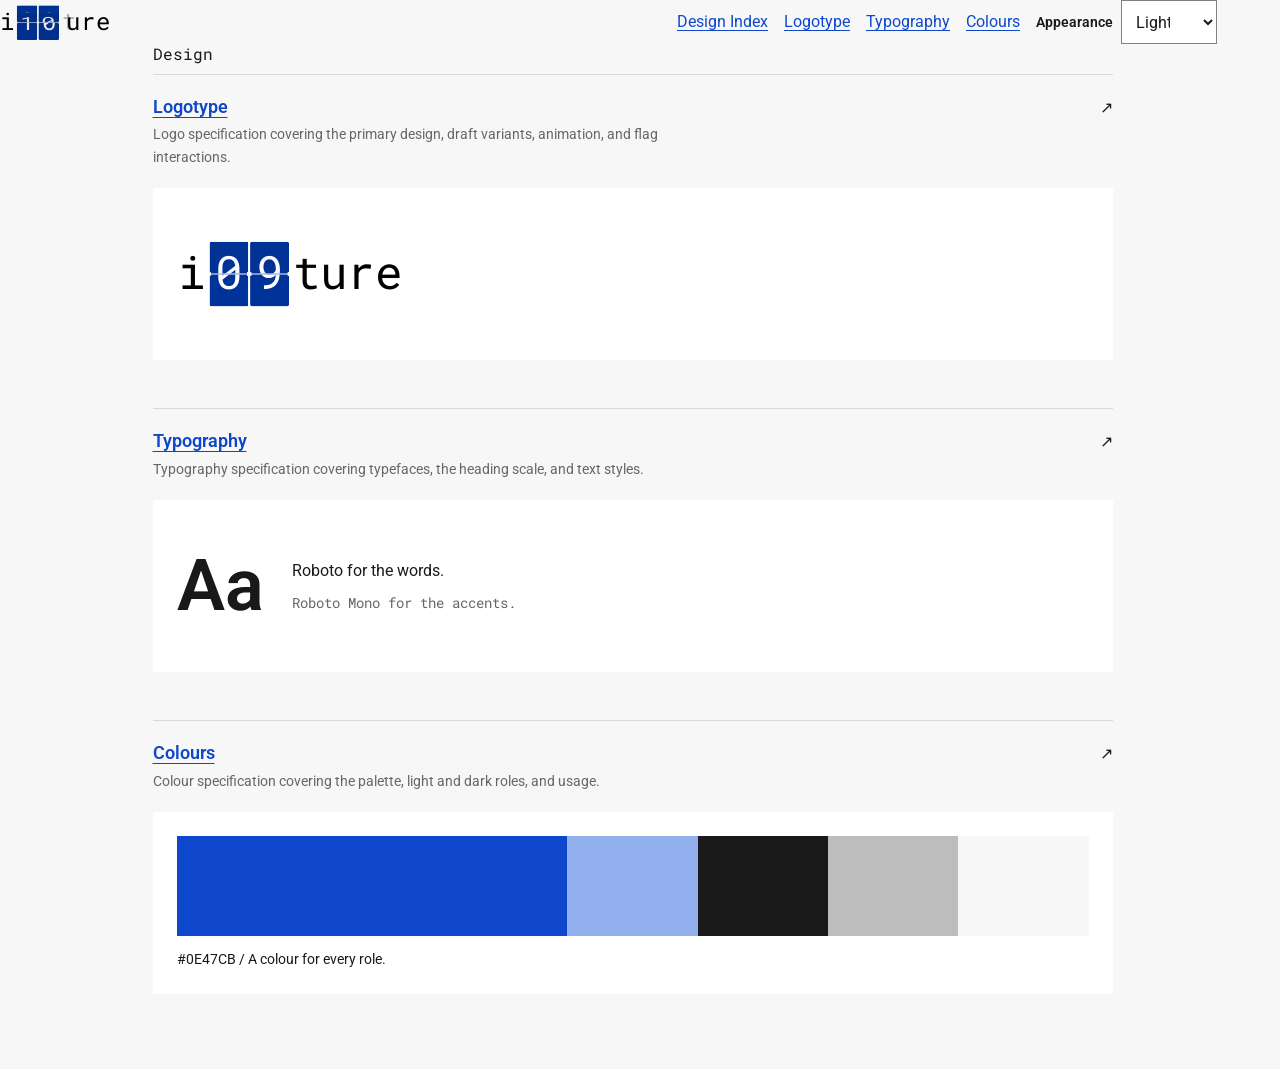
==== commit f89c2175: "wip(logotype): add logotype alignment mode Signed-off-by: Luke Gareth Ribchester <luke@luke.gr>" ====
--- a/index.html
+++ b/index.html
@@ -201,7 +201,7 @@
     <header class="page-header">
         <div class="brand">
             <iframe data-logo-play-once class="site-logo" data-logo-fit
-                    src="./assets/images/logo.svg?variant=6&amp;autoplay=0&amp;v=logo-canvas-2"
+                    src="./assets/images/logo.svg?variant=6&amp;autoplay=0&amp;v=logo-alignment-1"
                     title="Animated i12e.eu logotype"
                     width="256" height="35" tabindex="-1" aria-hidden="true"></iframe>
             <span class="brand-name">i12e.eu</span>
@@ -237,7 +237,7 @@
                 </div>
                 <div class="preview logo-preview">
                     <!-- Reuse the chosen variant with its default looping animation. -->
-                    <iframe src="./assets/images/logo.svg?variant=6&amp;preview=1&amp;v=logo-canvas-2"
+                    <iframe src="./assets/images/logo.svg?variant=6&amp;preview=1&amp;v=logo-alignment-1"
                             title="Primary i12e.eu logotype — variant 05, EU Flag to Leading Flag"
                             tabindex="-1" aria-hidden="true"></iframe>
                 </div>
--- a/assets/css/colours.css
+++ b/assets/css/colours.css
@@ -145,16 +145,16 @@
     --color-button-text: var(--palette-neutral-0);
     --color-button-border: var(--palette-blue-400);
     --color-focus: var(--palette-blue-300);
-    --color-text-success: var(--palette-green-300);
+    --color-text-success: var(--palette-green-200);
     --color-background-success: var(--palette-green-950);
     --color-border-success: var(--palette-green-500);
-    --color-text-warning: var(--palette-yellow-300);
+    --color-text-warning: var(--palette-yellow-200);
     --color-background-warning: var(--palette-yellow-950);
     --color-border-warning: var(--palette-yellow-500);
-    --color-text-error: var(--palette-red-300);
+    --color-text-error: var(--palette-red-200);
     --color-background-error: var(--palette-red-950);
     --color-border-error: var(--palette-red-500);
-    --color-text-info: var(--palette-info-300);
+    --color-text-info: var(--palette-info-200);
     --color-background-info: var(--palette-info-950);
     --color-border-info: var(--palette-info-500);
 }
